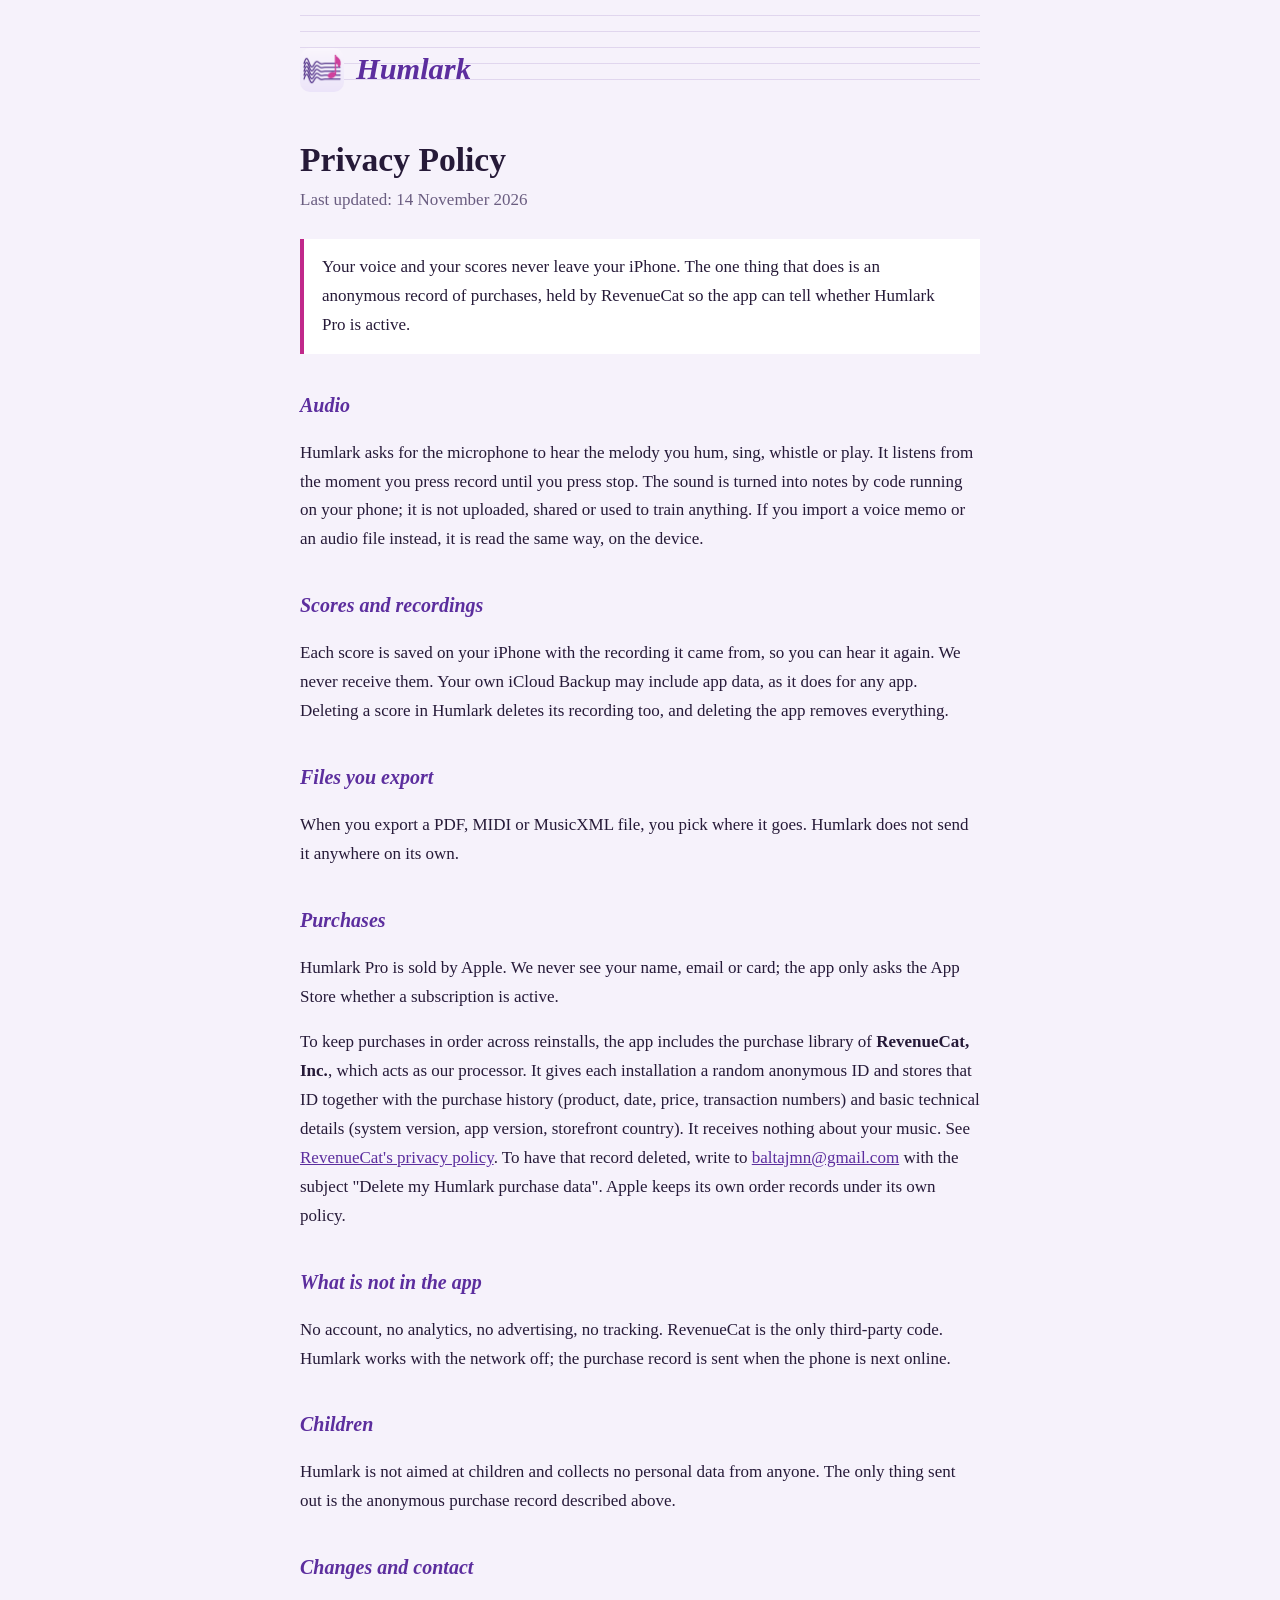
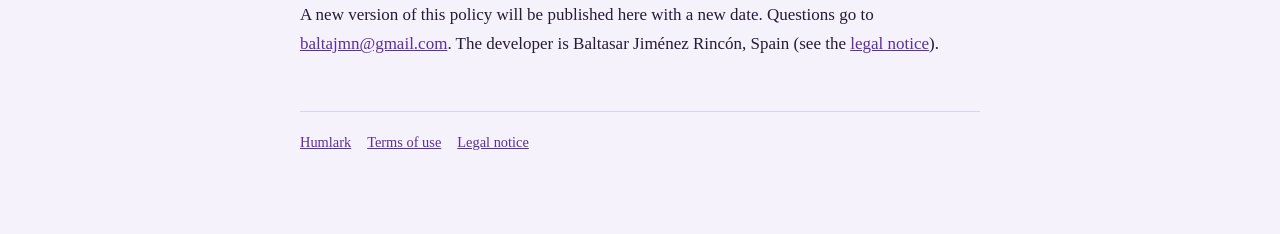
==== privacy/index.html @ 6ac5e617 "Web y privacidad de Humlark" ====
<!doctype html>
<html lang="en">
<head>
<meta charset="utf-8">
<meta name="viewport" content="width=device-width, initial-scale=1">
<title>Humlark Privacy Policy</title>
<meta name="description" content="Humlark keeps your recordings and scores on your iPhone and has no account, analytics, ads or tracking. The only data that leaves the phone is an anonymous purchase record kept by RevenueCat.">
<link rel="canonical" href="https://humlark.baltajmn.dev/privacy/">
<link rel="icon" href="/hw/icon-64.png" type="image/png">
<link rel="stylesheet" href="/hw/site.css">
</head>
<body>
<header><a class="brand" href="/"><img src="/hw/icon-180.png" alt="">Humlark</a></header>
<main>
<h1>Privacy Policy</h1>
<p class="lede">Last updated: 14 November 2026</p>

<div class="note"><p>Your voice and your scores never leave your iPhone. The one thing that does is an anonymous record of purchases, held by RevenueCat so the app can tell whether Humlark Pro is active.</p></div>

<h2>Audio</h2>
<p>Humlark asks for the microphone to hear the melody you hum, sing, whistle or play. It listens from the moment you press record until you press stop. The sound is turned into notes by code running on your phone; it is not uploaded, shared or used to train anything. If you import a voice memo or an audio file instead, it is read the same way, on the device.</p>

<h2>Scores and recordings</h2>
<p>Each score is saved on your iPhone with the recording it came from, so you can hear it again. We never receive them. Your own iCloud Backup may include app data, as it does for any app. Deleting a score in Humlark deletes its recording too, and deleting the app removes everything.</p>

<h2>Files you export</h2>
<p>When you export a PDF, MIDI or MusicXML file, you pick where it goes. Humlark does not send it anywhere on its own.</p>

<h2>Purchases</h2>
<p>Humlark Pro is sold by Apple. We never see your name, email or card; the app only asks the App Store whether a subscription is active.</p>
<p>To keep purchases in order across reinstalls, the app includes the purchase library of <strong>RevenueCat, Inc.</strong>, which acts as our processor. It gives each installation a random anonymous ID and stores that ID together with the purchase history (product, date, price, transaction numbers) and basic technical details (system version, app version, storefront country). It receives nothing about your music. See <a href="https://www.revenuecat.com/privacy" rel="noopener">RevenueCat's privacy policy</a>. To have that record deleted, write to <a href="mailto:baltajmn@gmail.com?subject=Delete%20my%20Humlark%20purchase%20data">baltajmn@gmail.com</a> with the subject "Delete my Humlark purchase data". Apple keeps its own order records under its own policy.</p>

<h2>What is not in the app</h2>
<p>No account, no analytics, no advertising, no tracking. RevenueCat is the only third-party code. Humlark works with the network off; the purchase record is sent when the phone is next online.</p>

<h2>Children</h2>
<p>Humlark is not aimed at children and collects no personal data from anyone. The only thing sent out is the anonymous purchase record described above.</p>

<h2>Changes and contact</h2>
<p>A new version of this policy will be published here with a new date. Questions go to <a href="mailto:baltajmn@gmail.com?subject=Humlark%20privacy">baltajmn@gmail.com</a>. The developer is Baltasar Jiménez Rincón, Spain (see the <a href="/legal.html">legal notice</a>).</p>

<footer><a href="/">Humlark</a><a href="https://www.apple.com/legal/internet-services/itunes/dev/stdeula/">Terms of use</a><a href="/legal.html">Legal notice</a></footer>
</main>
</body>
</html>
---- hw/site.css ----
:root { --bg: #F6F2FB; --card: #FFFFFF; --ink: #261A38; --muted: #6A5D80; --line: #DCD2EC; --accent: #5C2E9E; --orchid: #C0288A; }
@media (prefers-color-scheme: dark) {
  :root { --bg: #17101F; --card: #241A31; --ink: #F1EBFA; --muted: #B5A8CC; --line: #3A2B50; --accent: #BDA0FF; --orchid: #FF85D1; }
}
* { box-sizing: border-box; }
body { margin: 0; padding: 0 20px 80px; background: var(--bg); color: var(--ink);
  font: 17px/1.7 "New York", "Iowan Old Style", Georgia, "Times New Roman", serif; }
/* five faint staff lines behind the masthead */
header { max-width: 680px; margin: 0 auto; padding: 44px 0 20px;
  background: repeating-linear-gradient(to bottom, transparent 0 15px, color-mix(in srgb, var(--accent) 14%, transparent) 15px 16px) top / 100% 80px no-repeat; }
main { max-width: 680px; margin: 0 auto; }
.brand { display: inline-flex; align-items: center; gap: 12px; text-decoration: none; color: var(--accent);
  font-size: 1.9rem; font-style: italic; font-weight: 600; }
.brand img { width: 44px; height: 44px; border-radius: 10px; }
h1 { font-size: 2.1rem; font-weight: 600; line-height: 1.2; margin: 18px 0 6px; }
h2 { font-size: 1.25rem; font-style: italic; font-weight: 600; color: var(--accent); margin: 34px 0 6px; }
.lede { color: var(--muted); margin: 0 0 22px; }
.note { border-left: 4px solid var(--orchid); background: var(--card); padding: 14px 18px; margin: 24px 0; }
.note p { margin: 0; }
table { border-collapse: collapse; width: 100%; font-size: 0.95rem; }
th, td { text-align: left; padding: 9px 12px; border-bottom: 1px solid var(--line); vertical-align: top; }
th { color: var(--muted); font-weight: 600; width: 30%; }
a { color: var(--accent); }
footer { color: var(--muted); font-size: 0.9rem; margin-top: 52px; border-top: 1px solid var(--line); padding-top: 18px; }
footer a { margin-right: 16px; }
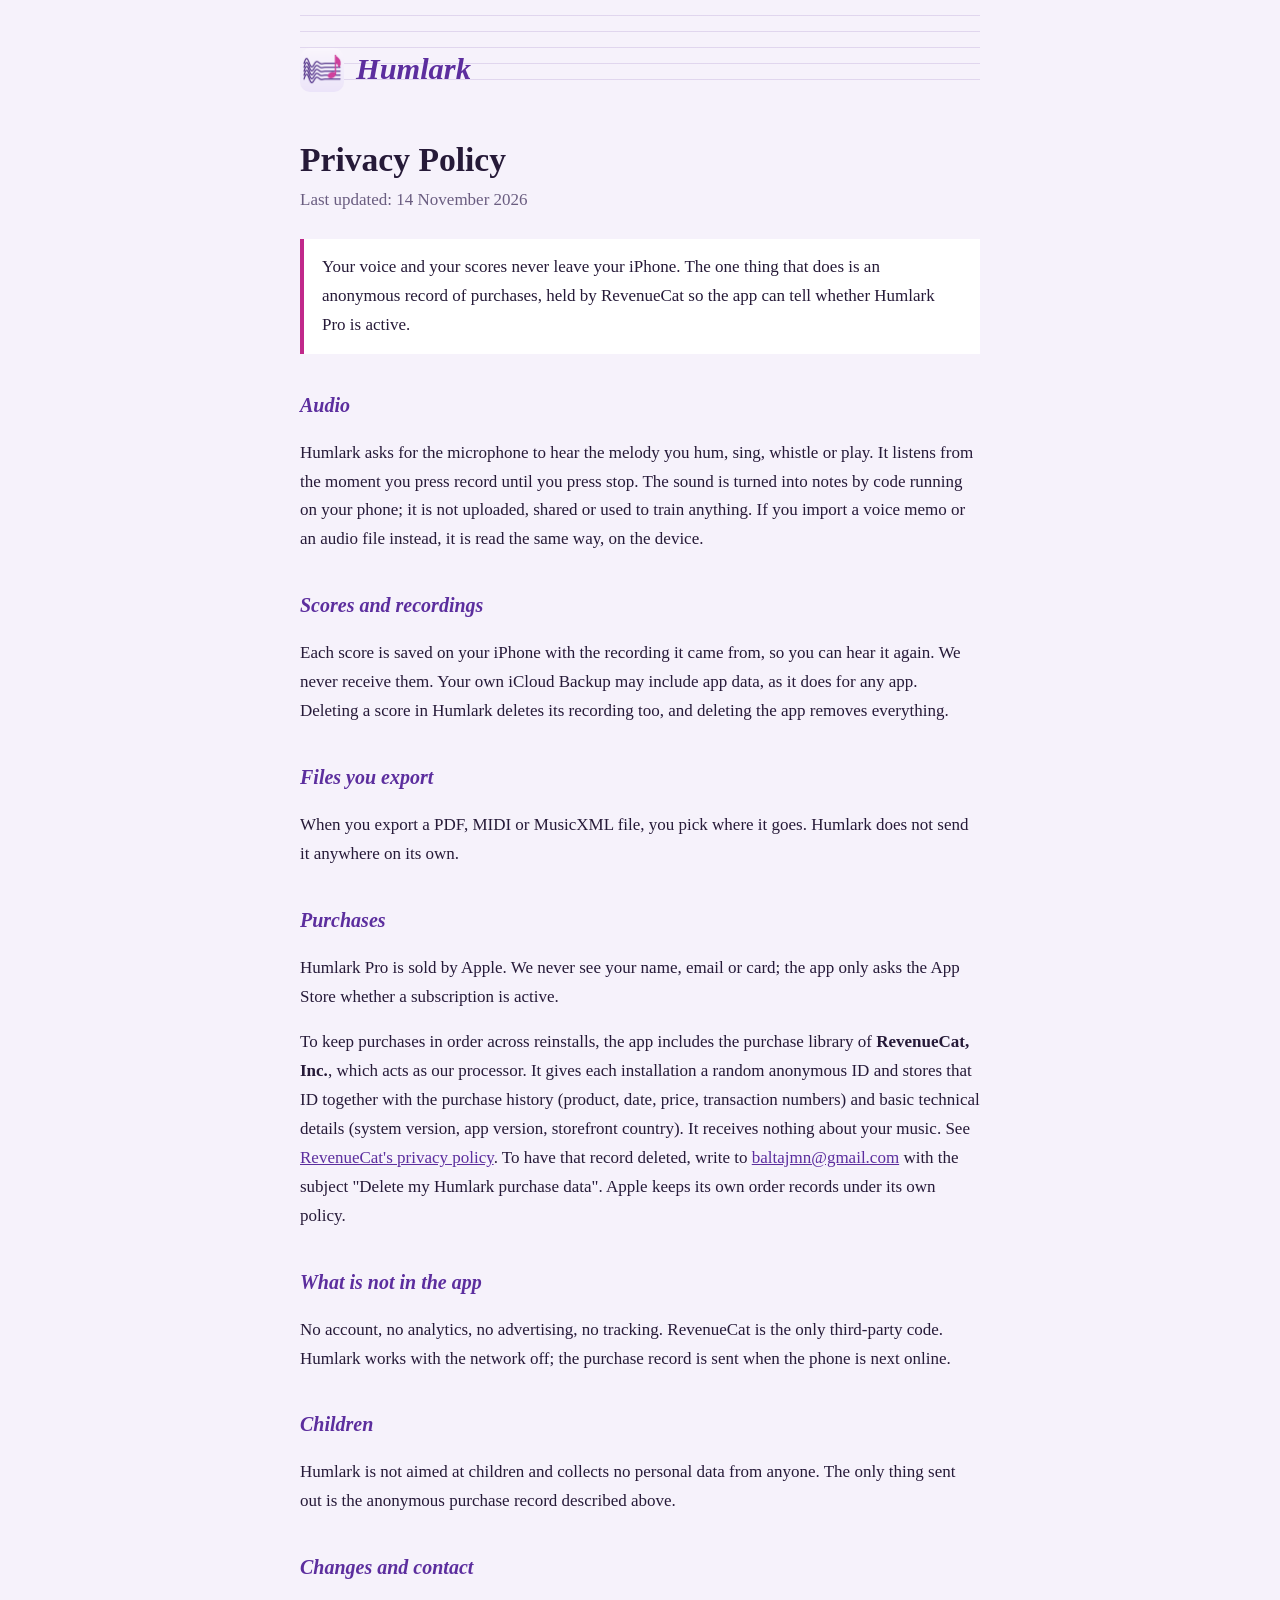
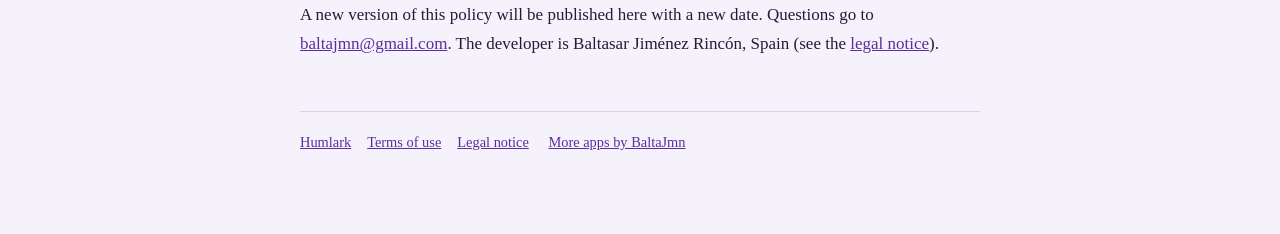
==== commit dba7ff02: "Footer link to all apps at baltajmn.dev Co-Authored-By: Claude Opus 5.5 <noreply@anthropic.com>" ====
--- a/privacy/index.html
+++ b/privacy/index.html
@@ -39,7 +39,7 @@
 <h2>Changes and contact</h2>
 <p>A new version of this policy will be published here with a new date. Questions go to <a href="mailto:baltajmn@gmail.com?subject=Humlark%20privacy">baltajmn@gmail.com</a>. The developer is Baltasar Jiménez Rincón, Spain (see the <a href="/legal.html">legal notice</a>).</p>
 
-<footer><a href="/">Humlark</a><a href="https://www.apple.com/legal/internet-services/itunes/dev/stdeula/">Terms of use</a><a href="/legal.html">Legal notice</a></footer>
+<footer><a href="/">Humlark</a><a href="https://www.apple.com/legal/internet-services/itunes/dev/stdeula/">Terms of use</a><a href="/legal.html">Legal notice</a> <a href="https://baltajmn.dev/">More apps by BaltaJmn</a></footer>
 </main>
 </body>
 </html>
